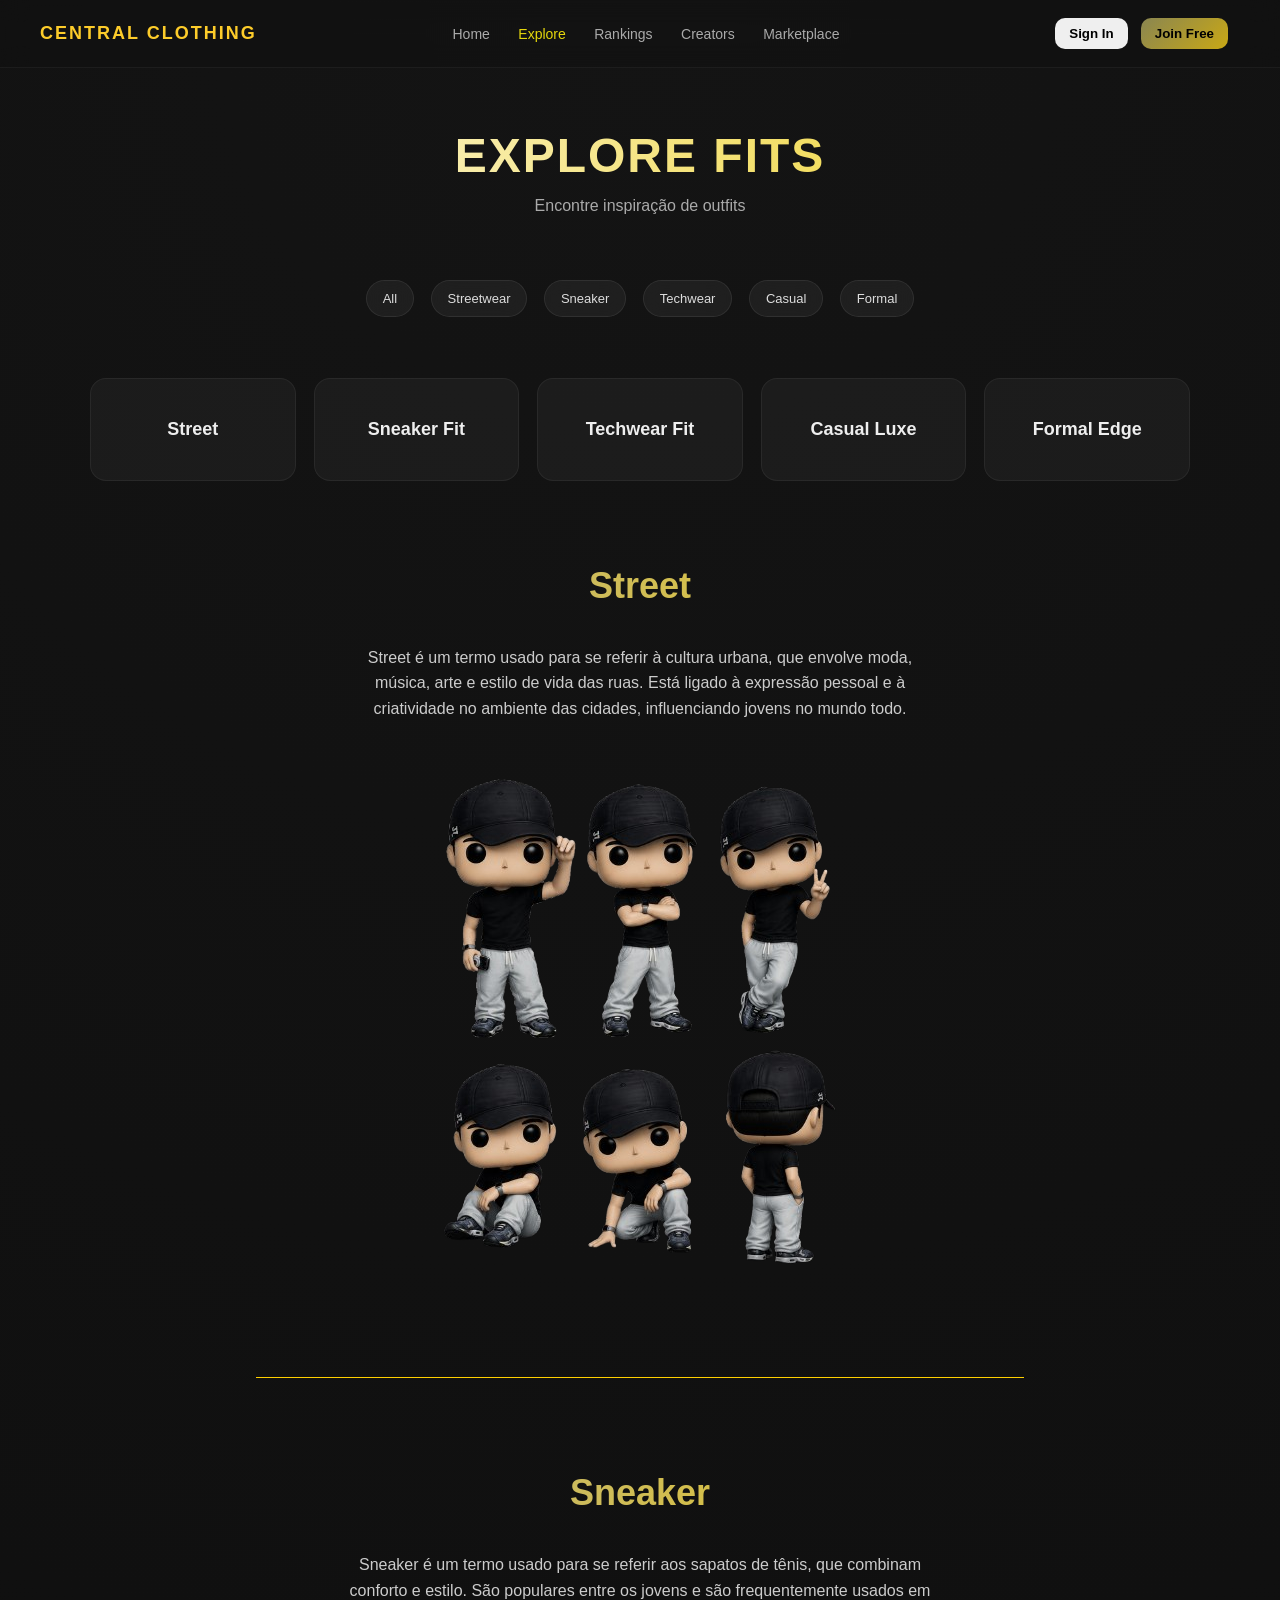
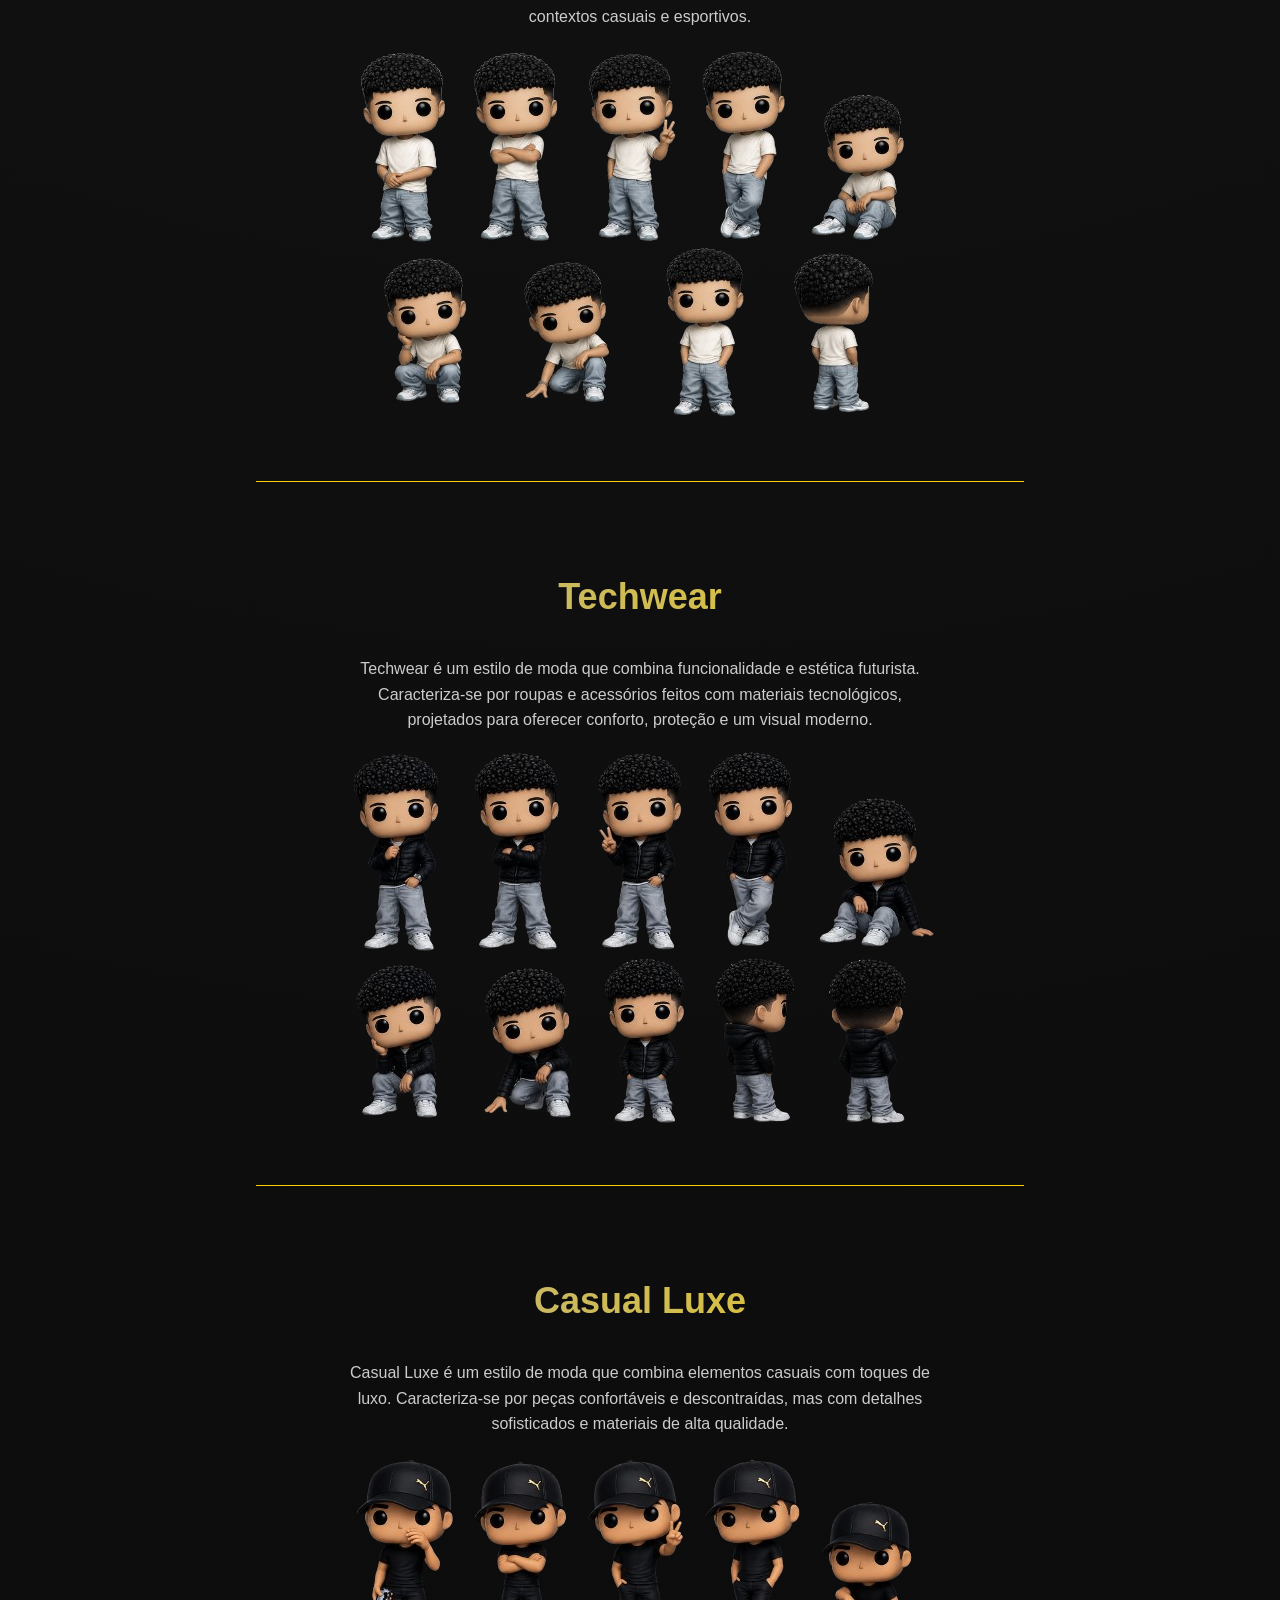
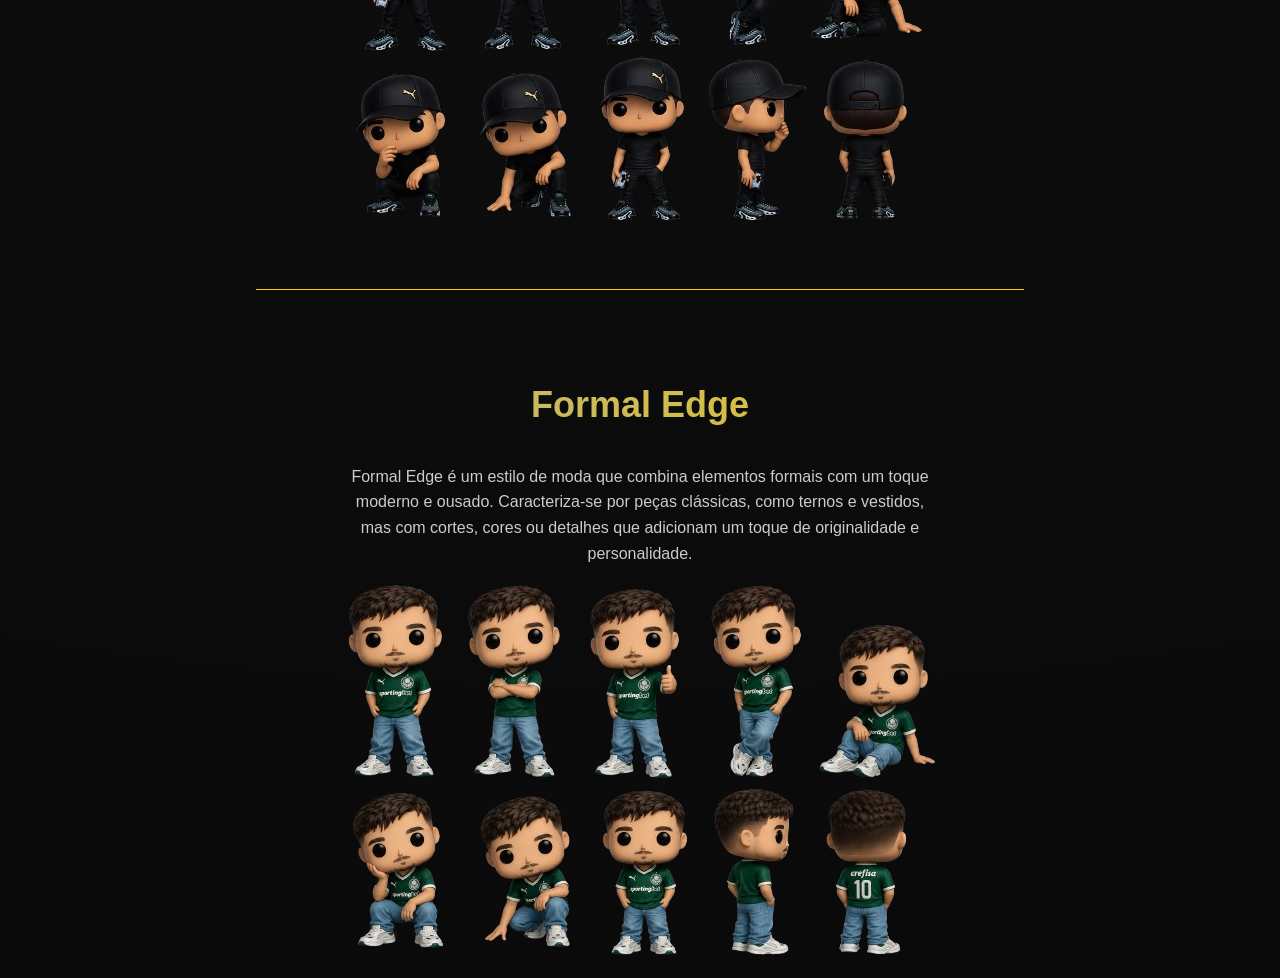
==== pages/eduardo.html @ d855be09 "versão final" ====
<!doctype html>
<html lang="pt-br">
  <head>
    <meta charset="UTF-8" />
    <meta name="viewport" content="width=device-width, initial-scale=1.0" />
    <title>Explore Fits</title>
    <link rel="stylesheet" href="eduardo.css" />
  </head>
  <body>
    <header class="header">
      <div class="logo">CENTRAL CLOTHING</div>


    
      <nav>
        <a href="index.html">Home</a>
        <a href="eduardo.html" class="active">Explore</a>
        <a href="igor.html">Rankings</a>
        <a href="rafael.html">Creators</a>
        <a href="duda.html">Marketplace</a>
      </nav>

      <div class="auth">
        <nav>
          <a href="gustavo.html">
            <button>Sign In</button>
            <button class="green">Join Free</button>
          </a>
        </nav>
      </div>
    </header>

    <section class="hero">
      <h1>EXPLORE FITS</h1>
      <p>Encontre inspiração de outfits</p>
    </section>

    <section class="filters">
      <input type="radio" name="filter" id="all" checked />
      <input type="radio" name="filter" id="streetwear" />
      <input type="radio" name="filter" id="sneaker" />
      <input type="radio" name="filter" id="tech" />
      <input type="radio" name="filter" id="casual" />
      <input type="radio" name="filter" id="formal" />

      <div class="buttons">
        <label for="all">All</label>
        <label for="streetwear">Streetwear</label>
        <label for="sneaker">Sneaker</label>
        <label for="tech">Techwear</label>
        <label for="casual">Casual</label>
        <label for="formal">Formal</label>
      </div>

      <div class="grid">
        <a href="#streetfit" class="card streetwear">Street </a>
         <a href="#sneakerfit" class="card sneaker">Sneaker Fit</a>
        <a href="#techfit" class="card tech">Techwear Fit</a>
        <a href="#casualfit" class="card casual">Casual Luxe</a>
        <a href="#formalfit" class="card formal">Formal Edge</a>
      </div>

  
      </div>
    </section>

    <section id="streetfit">
      <nav><a href="eduardo.html"><h1>Street</h1></a></nav>
      <p>
        Street é um termo usado para se referir à cultura urbana, que envolve
        moda, música, arte e estilo de vida das ruas. Está ligado à expressão
        pessoal e à criatividade no ambiente das cidades, influenciando jovens
        no mundo todo.
      </p>

      <img src="img/gu-poses.png" alt="poses" />
    </section>
    <hr>
    <section id="sneakerfit">
      <nav><a href="eduardo.html"><h1>Sneaker</h1></a></nav>
      <p>
        Sneaker é um termo usado para se referir aos sapatos de tênis, que combinam
        conforto e estilo. São populares entre os jovens e são frequentemente usados
        em contextos casuais e esportivos.
      </p>

      <img src="img/eduardo-poses.png" alt="poses" />
    </section> 
    <hr>
    <section id="techfit">
      <nav><a href="eduardo.html"><h1>Techwear</h1></a></nav>
      <p>
        Techwear é um estilo de moda que combina funcionalidade e estética futurista. 
        Caracteriza-se por roupas e acessórios feitos com materiais tecnológicos, 
        projetados para oferecer conforto, proteção e um visual moderno.
      </p>



      <img src="img/igor-poses.png" alt="poses" />
    </section>
    <hr>

    <section id="casualfit">
      <nav><a href="eduardo.html"><h1>Casual Luxe</h1></a></nav>
      <p>
        Casual Luxe é um estilo de moda que combina elementos casuais com toques de luxo. 
        Caracteriza-se por peças confortáveis e descontraídas, mas com detalhes sofisticados 
        e materiais de alta qualidade.
      </p>

      <img src="img/joao-poses.png" alt="poses" />
    </section>
    <hr>

    <section id="formalfit">
      <nav><a href="eduardo.html"><h1>Formal Edge</h1></a></nav>
      <p>
        Formal Edge é um estilo de moda que combina elementos formais com um toque moderno e ousado. 
        Caracteriza-se por peças clássicas, como ternos e vestidos, mas com cortes, cores ou detalhes 
        que adicionam um toque de originalidade e personalidade.
      </p>
      <img src="img/rafa-poses.png" alt="poses" />

      <!-- TOPO DA PÁGINA -->
<div id="inicio"></div>

  </body>
</html>
---- pages/eduardo.css ----
body {
  margin: 0;
  font-family: "Inter", Arial, sans-serif;
  background: radial-gradient(circle at top, #141414, #0a0a0a);
  color: #fff;
} /* HEADER */
.header {
  display: flex;
  justify-content: space-between;
  align-items: center;
  padding: 18px 40px;
  background: rgba(17, 17, 17, 0.6);
  backdrop-filter: blur(12px);
  border-bottom: 1px solid rgba(255, 255, 255, 0.05);
  position: sticky;
  top: 0;
}
.logo {
  color: #fdcc2a;
  font-weight: 800;
  letter-spacing: 2px;
  font-size: 18px;
}
nav a {
  margin: 0 12px;
  color: #aaa;
  text-decoration: none;
  font-size: 14px;
  transition: 0.3s;
}
nav a:hover {
  color: #acaf0c;
}
nav a.active {
  color: #e6d70c;
}
.auth button {
  margin-left: 8px;
  padding: 8px 14px;
  border-radius: 10px;
  border: none;
  cursor: pointer;
  font-weight: 600;
  transition: 0.3s;
}
.auth button:hover {
  transform: translateY(-2px);
}
.green {
  background: linear-gradient(135deg, #8a8651, #c9a815);
  color: #000;
}
.hero {
  text-align: center;
  padding: 60px 20px 30px;
}
.hero h1 {
  font-size: 48px;
  margin: 0;
  letter-spacing: 2px;
  background: linear-gradient(90deg, #fff, #eccb0c);
  -webkit-background-clip: text;
  -webkit-text-fill-color: transparent;
}
.hero p {
  color: #aaa;
  margin-top: 10px;
}
.filters {
  text-align: center;
  margin-top: 20px;
}
.filters input {
  display: none;
}
.buttons {
  margin: 25px 0;
}
.buttons label {
  display: inline-block;
  padding: 10px 16px;
  margin: 6px;
  background: rgba(255, 255, 255, 0.05);
  border: 1px solid rgba(255, 255, 255, 0.08);
  border-radius: 999px;
  cursor: pointer;
  font-size: 13px;
  color: #ddd;
  transition: 0.3s;
  backdrop-filter: blur(10px);
}
.buttons label:hover {
  border-color: #f8d510;
  color: #af910a;
  transform: scale(1.05);
}
.grid {
  display: grid;
  grid-template-columns: repeat(auto-fit, minmax(200px, 1fr));
  gap: 18px;
  padding: 30px;
  max-width: 1100px;
  margin: auto;
}
.card {
  background: rgba(255, 255, 255, 0.04);
  border: 1px solid rgba(255, 255, 255, 0.06);
  border-radius: 16px;
  padding: 40px 20px;
  text-align: center;
  font-weight: 600;
  color: #eee;
  transition: 0.3s;
  position: relative;
  overflow: hidden;
}
.card::before {
  content: "";
  position: absolute;
  top: -50%;
  left: -50%;
  width: 200%;
  height: 200%;
  background: radial-gradient(
    circle,
    rgba(204, 169, 14, 0.425),
    transparent 60%
  );
  transform: rotate(25deg);
  opacity: 0;
  transition: 0.4s;
}
.card:hover::before {
  opacity: 1;
}
.card:hover {
  transform: translateY(-6px) scale(1.02);
  border-color: rgba(150, 111, 5, 0.795);
}
#streetwear:checked ~ .grid .card,
#sneaker:checked ~ .grid .card,
#tech:checked ~ .grid .card,
#casual:checked ~ .grid .card,
#formal:checked ~ .grid .card {
  display: none;
}
#streetwear:checked ~ .grid .streetwear {
  display: block;
}
#sneaker:checked ~ .grid .sneaker {
  display: block;
}
#tech:checked ~ .grid .tech {
  display: block;
}
#casual:checked ~ .grid .casual {
  display: block;
}
#formal:checked ~ .grid .formal {
  display: block;
}
#all:checked ~ .grid .card {
  display: block;
}
section {
  text-align: center;
  font-family: "Inter", Arial, sans-serif;
}
h1 {
  font-size: 36px;
  margin-bottom: 20px;
  background: linear-gradient(90deg, #fffcfca4, #f7d200);
  -webkit-background-clip: text;
  -webkit-text-fill-color: transparent;
  font-family: Impact, Haettenschweiler, "Arial Narrow Bold", sans-serif;
}
p {
  max-width: 600px;
  margin: auto;
  color: #ccc;
  font-size: 16px;
  line-height: 1.6;
}
hr {
  margin: 40px auto;
  width: 60%;
  border: none;
  border-top: 1px solid rgb(255, 208, 0);
}
div a {
  text-decoration: none;
  color: #eee;
  font-size: 18px;
  font-weight: 600;
  transition: 0.3s;
}
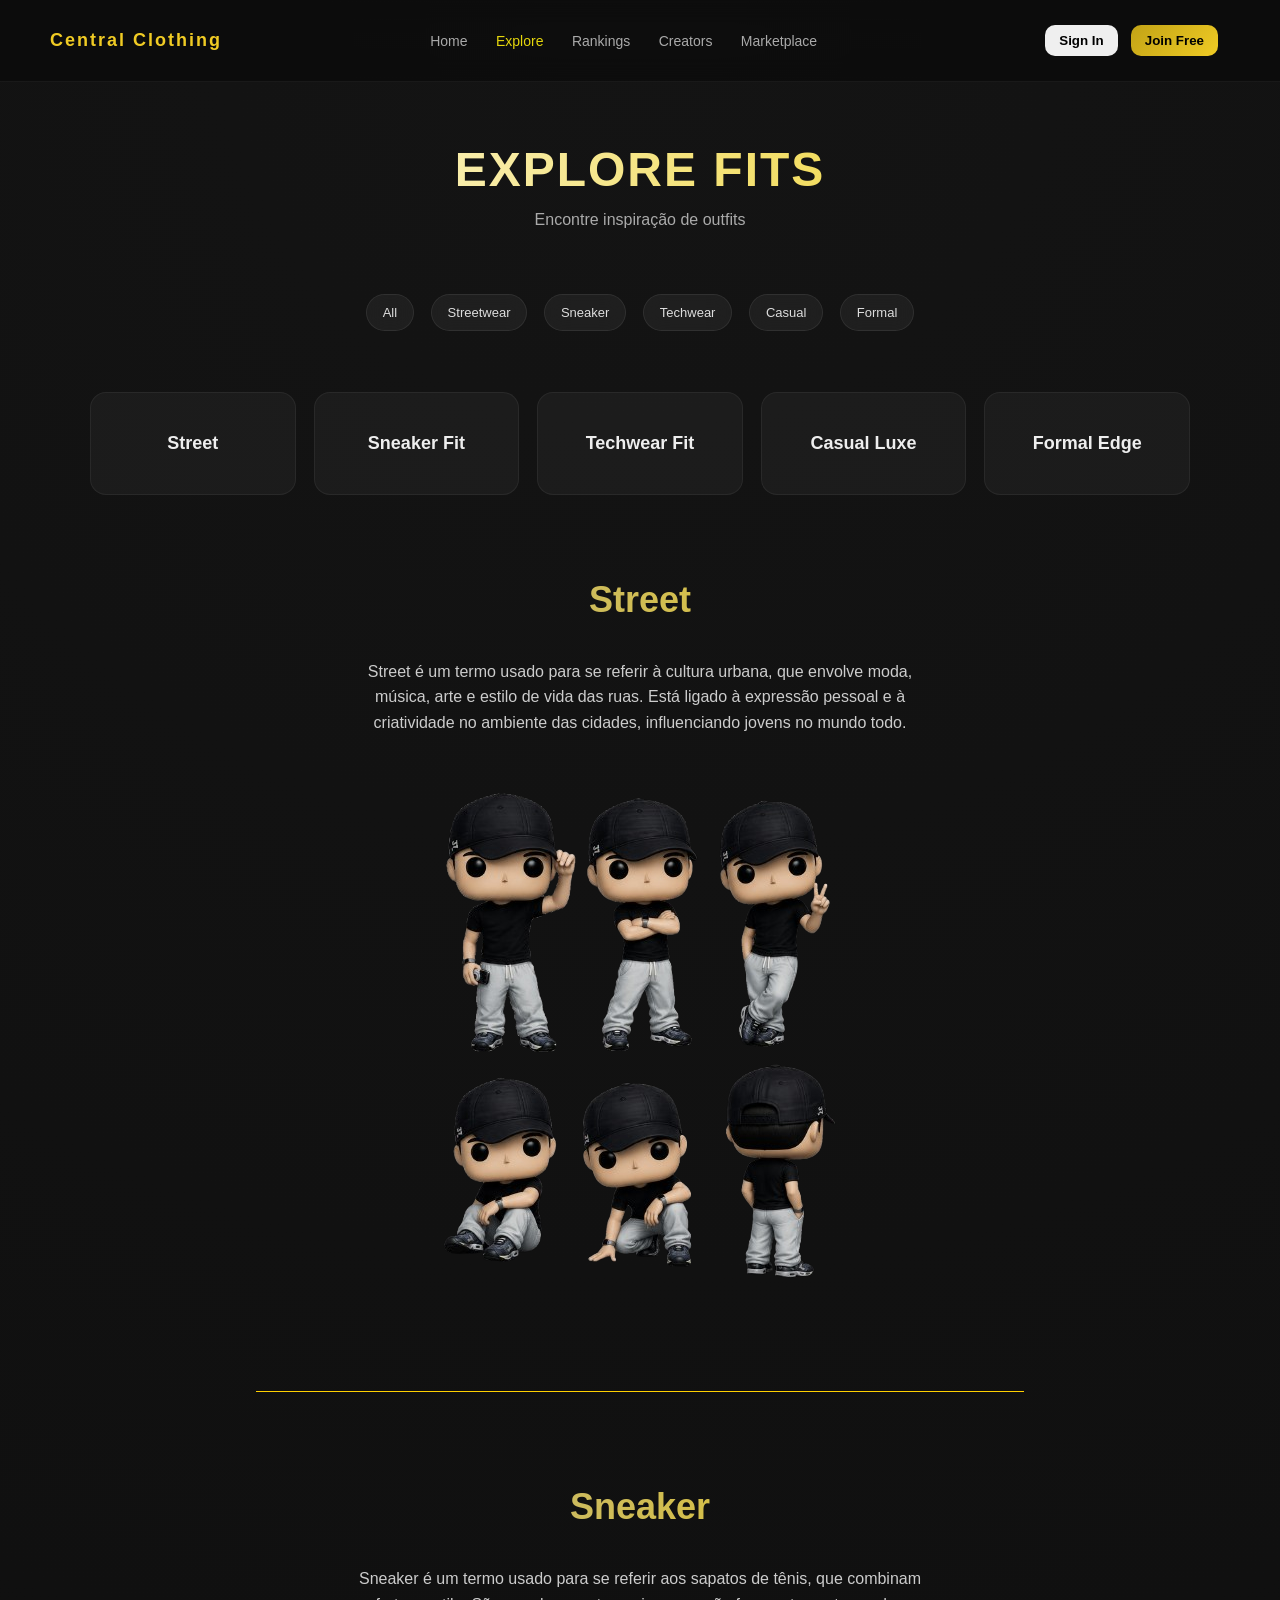
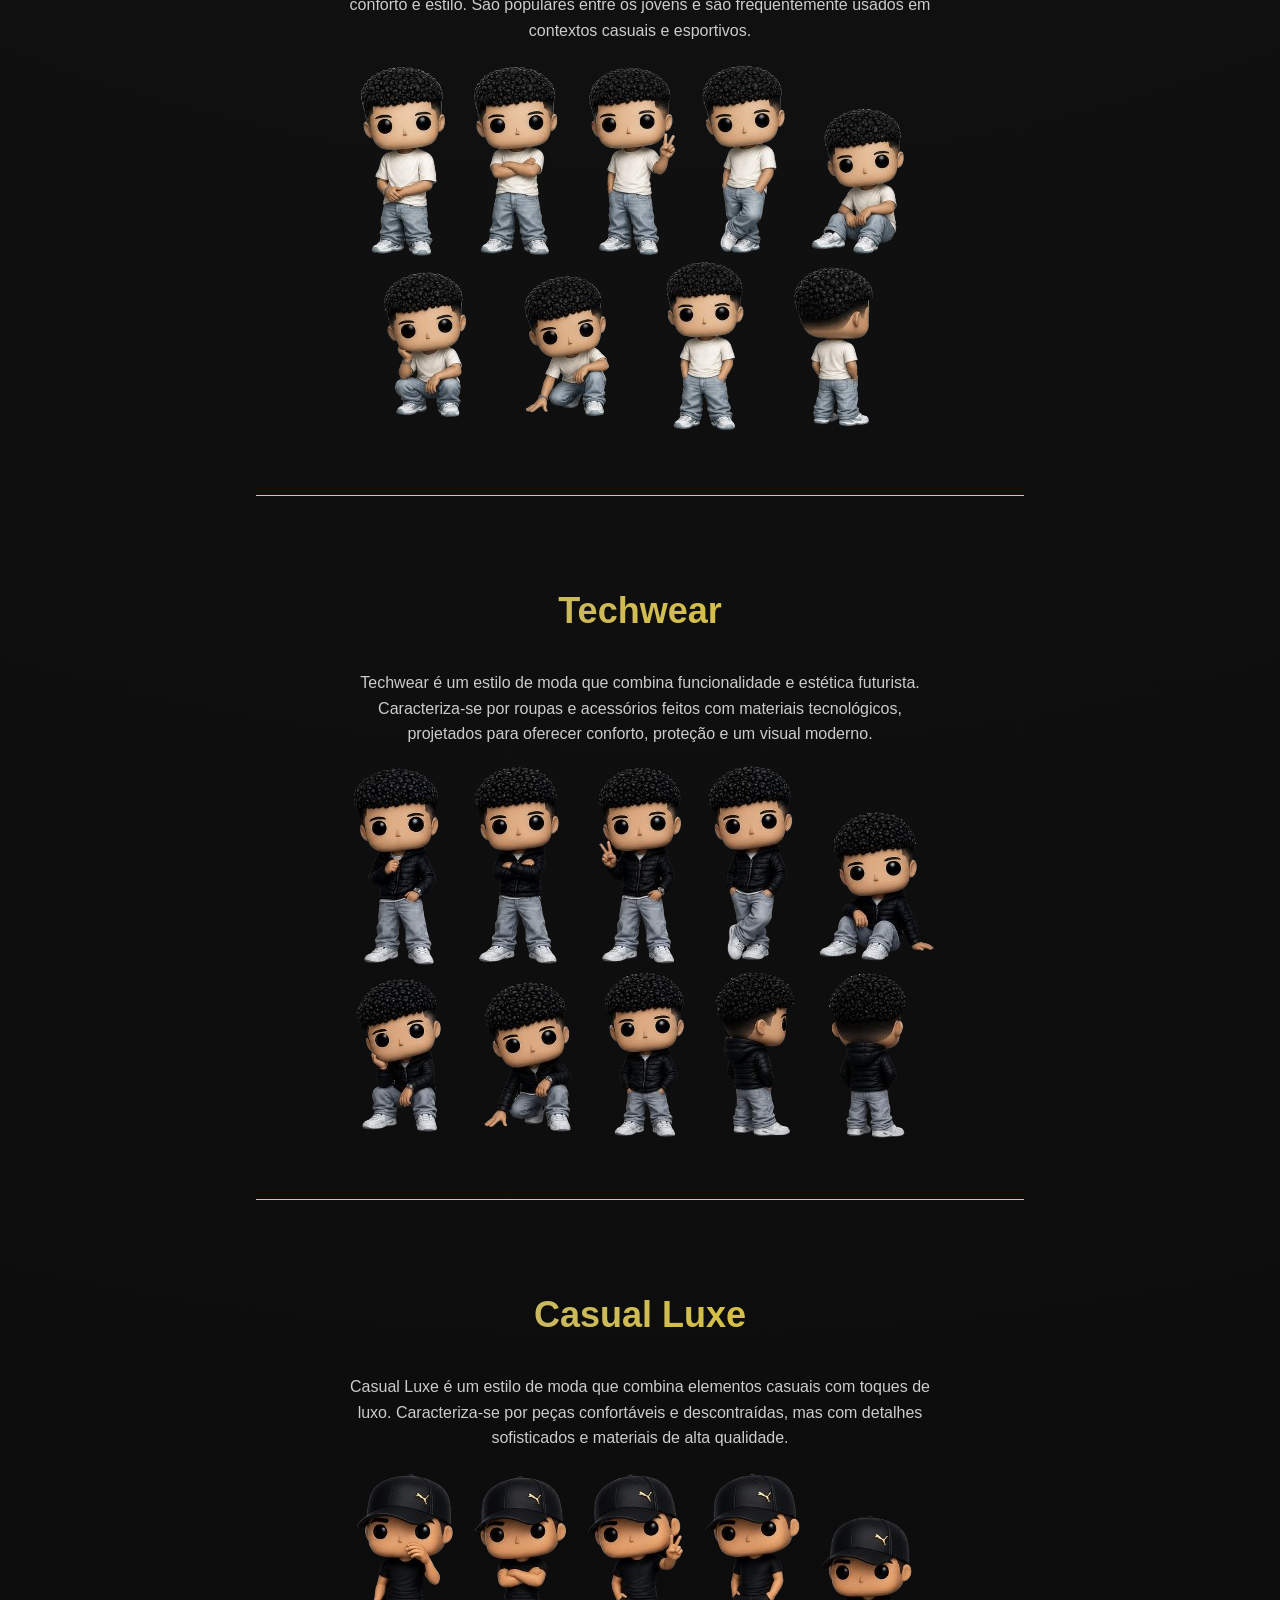
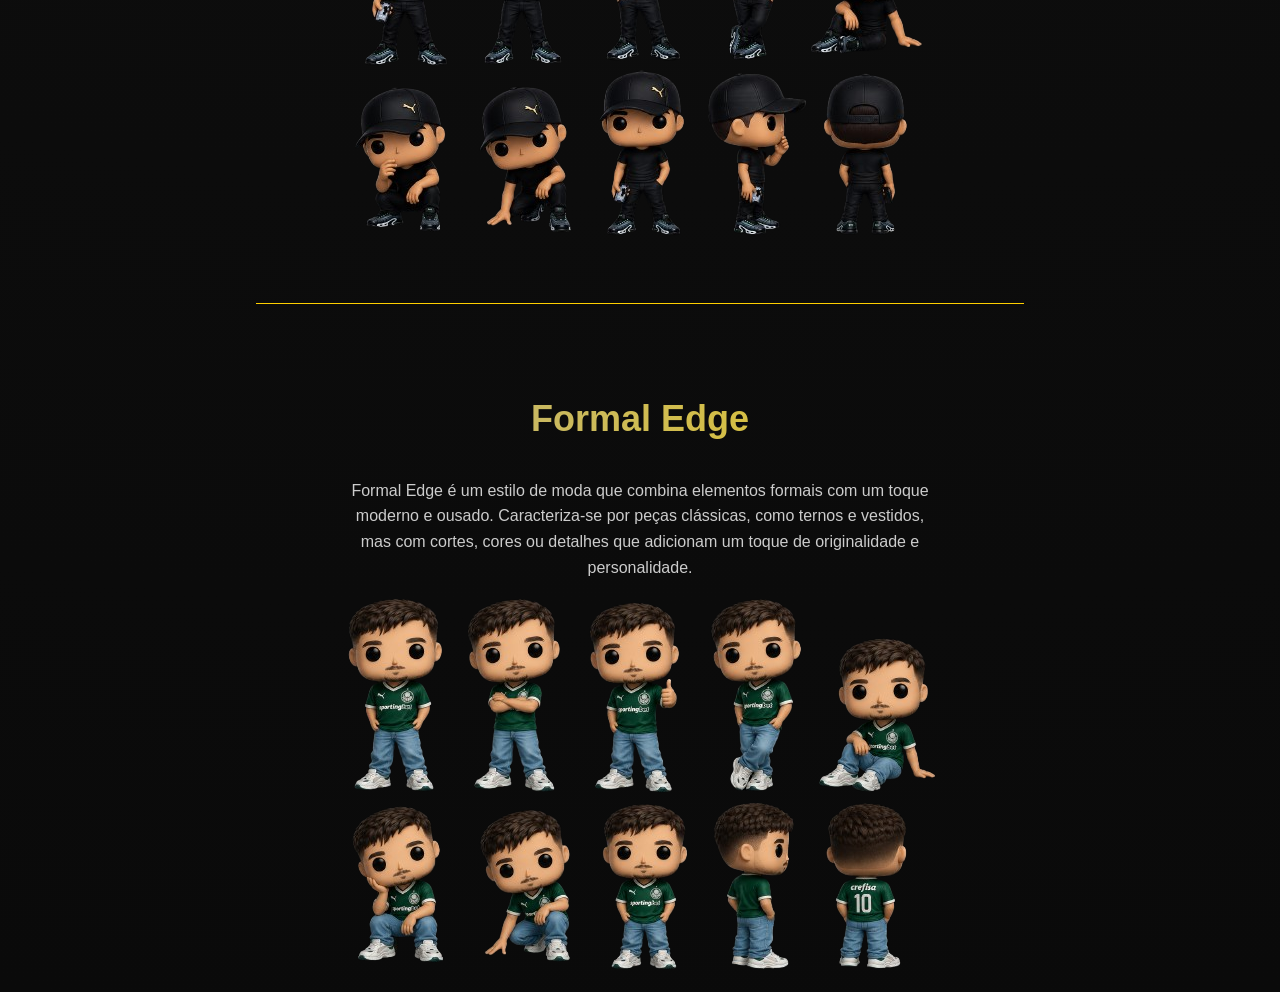
==== commit 82719276: "ultima att" ====
--- a/pages/eduardo.html
+++ b/pages/eduardo.html
@@ -8,7 +8,7 @@
   </head>
   <body>
     <header class="header">
-      <div class="logo">CENTRAL CLOTHING</div>
+      <div class="logo">Central Clothing</div>
 
 
     
--- a/pages/eduardo.css
+++ b/pages/eduardo.css
@@ -3,20 +3,30 @@
   font-family: "Inter", Arial, sans-serif;
   background: radial-gradient(circle at top, #141414, #0a0a0a);
   color: #fff;
-} /* HEADER */
+}
+
+html {
+  scroll-behavior: smooth;
+}
 .header {
+  padding: 25px 50px;
+
   display: flex;
   justify-content: space-between;
   align-items: center;
-  padding: 18px 40px;
-  background: rgba(17, 17, 17, 0.6);
+
+  background: rgba(10, 10, 10, 0.7);
+
   backdrop-filter: blur(12px);
+
   border-bottom: 1px solid rgba(255, 255, 255, 0.05);
+
   position: sticky;
   top: 0;
+  z-index: 999;
 }
 .logo {
-  color: #fdcc2a;
+  color: #f0cb24;
   font-weight: 800;
   letter-spacing: 2px;
   font-size: 18px;
@@ -47,7 +57,7 @@
   transform: translateY(-2px);
 }
 .green {
-  background: linear-gradient(135deg, #8a8651, #c9a815);
+  background: linear-gradient(135deg, #c2a316, #f0cb24);
   color: #000;
 }
 .hero {
